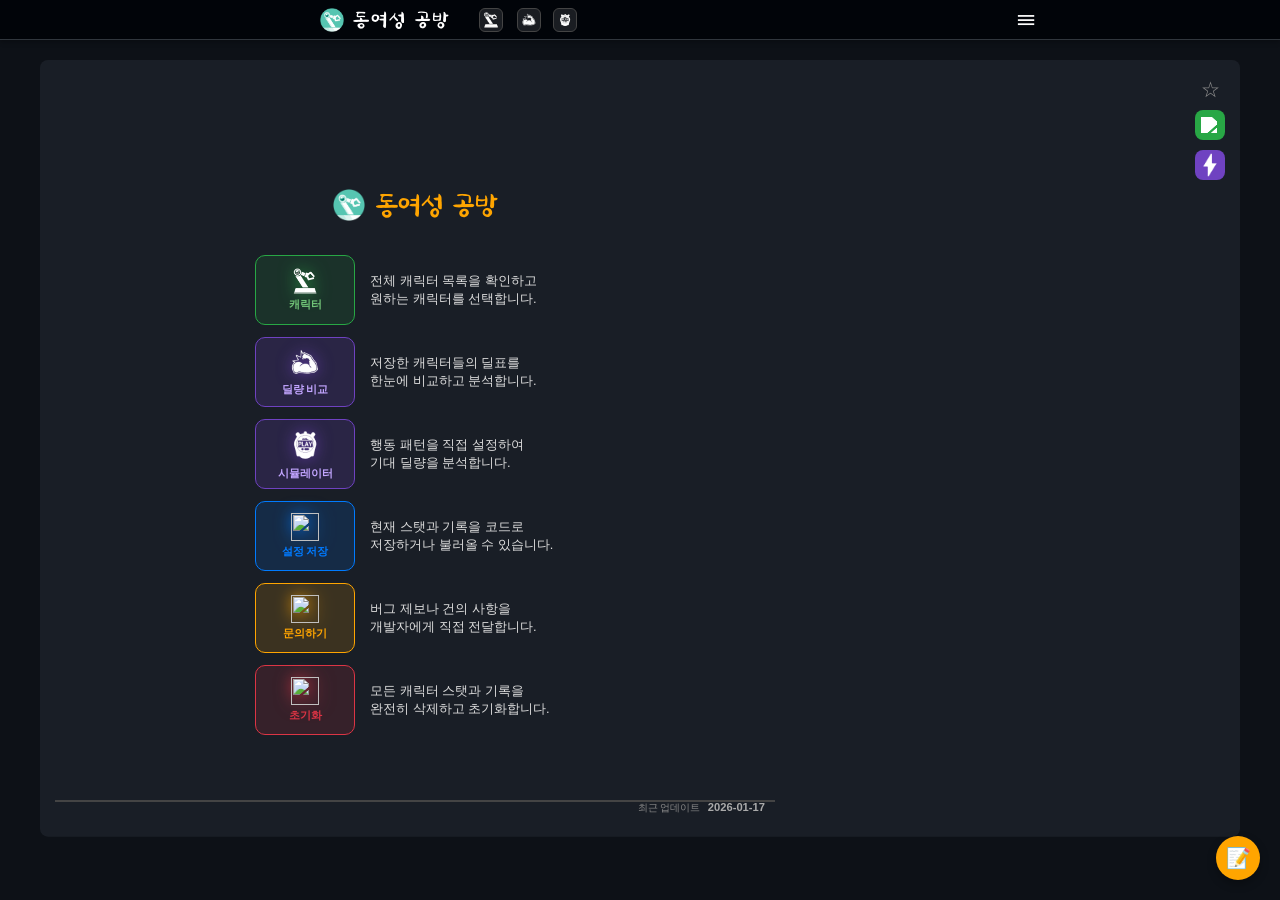
==== index.html @ 24f8af25 "Add files via upload" ====
<!DOCTYPE html>
<html lang="ko">
<head>
  <meta charset="UTF-8">
  <meta name="viewport" content="width=device-width, initial-scale=1.0">
  <title>동여성 공방</title>
  <meta name="google-site-verification" content="WTUIctiVOEH6W01p9L-cLTHTsY584U27fPXIGb1RGSk" />
  <!-- Google tag (gtag.js) -->
  <script async src="https://www.googletagmanager.com/gtag/js?id=G-G21D7PVJEZ"></script>
  <script>
    window.dataLayer = window.dataLayer || [];
    function gtag(){dataLayer.push(arguments);}
    gtag('js', new Date());

    gtag('config', 'G-G21D7PVJEZ');
  </script>
  <meta name="description" content="동여성 공방은 게임 XXL Woofia(XXL 우피아)의 팬사이트로 캐릭터의 스탯, 데미지 계산 그리고 딜량 시뮬레이션을 제공하는 게임 정보 사이트입니다.">
  <meta name="keywords" content="동여성 공방, XXL 우피아, XXL woofia">
  <meta property="og:title" content="동여성 공방">
  <meta property="og:description" content="게임 XXL Woofia의 캐릭터의 스탯, 데미지 계산 그리고 딜량 시뮬레이션을 제공하는 게임 정보 사이트입니다.">
  <meta property="og:image" content="icon/main32x32.png">
  <meta property="og:type" content="website">
  <link rel="icon" type="image/png" sizes="32x32" href="icon/main32x32.png">
  <link rel="icon" type="image/png" sizes="16x16" href="icon/main16x16.png">
  <link rel="stylesheet" href="style.css?v=2.2.2">
  <link rel="stylesheet" href="hero-tab.css?v=1.0.0">
  <link rel="stylesheet" href="skills.css?v=1.0.0">
  <link rel="stylesheet" href="components.css?v=1.0.0">
  <link rel="stylesheet" href="responsive.css?v=1.0.0">
  <!-- JS Module Preload: 병렬 다운로드 가속 -->
  <link rel="modulepreload" href="main.js">
  <link rel="modulepreload" href="ui.js">
  <link rel="modulepreload" href="logic.js">
  <link rel="modulepreload" href="data.js">
  <link rel="modulepreload" href="state.js">
  <link rel="modulepreload" href="handlers.js">
  <link rel="modulepreload" href="formatter.js">
  <link rel="modulepreload" href="buffs.js">
  <link rel="modulepreload" href="breakthrough.js">
</head>

<body>

    <header class="header">
        <div class="header-left">

<!-- 상단 고정 헤더 + 캐릭터 목록 통합 래퍼 -->
<div id="sticky-wrapper">
  <div id="char-list-container" class="hidden">
    <div id="sort-container">
      <div class="sort-icon-all" title="전체 보기">ALL</div>
      <img src="icon/fire.webp" class="sort-icon" data-attr="0" title="불 속성 정렬">
      <img src="icon/water.webp" class="sort-icon" data-attr="1" title="물 속성 정렬">
      <img src="icon/wood.webp" class="sort-icon" data-attr="2" title="나무 속성 정렬">
      <img src="icon/light.webp" class="sort-icon" data-attr="3" title="빛 속성 정렬">
      <img src="icon/dark.webp" class="sort-icon" data-attr="4" title="어둠 속성 정렬">
      <div class="sort-icon-fav" title="즐겨찾기 보기">★</div>
    </div>
    <div class="image-row">
      <img src="images/tayangsuyi.webp" class="main-image" style="background-color: #30363d;" data-id="tayangsuyi" loading="lazy">
      <img src="images/choiyuhee.webp" class="main-image" style="background-color: #30363d;" data-id="choiyuhee" loading="lazy" data-new="true">
      <img src="images/choiyuhyun.webp" class="main-image" style="background-color: #30363d;" data-id="choiyuhyun" loading="lazy">
      <img src="images/kumoyama.webp" class="main-image" style="background-color: #30363d;" data-id="kumoyama" loading="lazy">
      <img src="images/khafka.webp" class="main-image" style="background-color: #30363d;" data-id="khafka" loading="lazy">
      <img src="images/beernox.webp" class="main-image" style="background-color: #30363d;" data-id="beernox" loading="lazy">
      <img src="images/dallawan.webp" class="main-image" style="background-color: #30363d;" data-id="dallawan" loading="lazy" data-new="true">      
      <img src="images/kyrian.webp" class="main-image" style="background-color: #30363d;" data-id="kyrian" loading="lazy">
      <img src="images/meng.webp" class="main-image" style="background-color: #30363d;" data-id="meng" loading="lazy">
      <img src="images/baade.webp" class="main-image" style="background-color: #30363d;" data-id="baade" loading="lazy">
      <img src="images/locke.webp" class="main-image" style="background-color: #30363d;" data-id="locke" loading="lazy">
      <img src="images/orem.webp" class="main-image" style="background-color: #30363d;" data-id="orem" loading="lazy">
      <img src="images/leo.webp" class="main-image" style="background-color: #30363d;" data-id="leo" loading="lazy">
      <img src="images/tyrantino.webp" class="main-image" style="background-color: #30363d;" data-id="tyrantino" loading="lazy">
      <img src="images/wang.webp" class="main-image" style="background-color: #30363d;" data-id="wang" loading="lazy">
      <img src="images/anuberus.webp" class="main-image" style="background-color: #30363d;" data-id="anuberus" loading="lazy">
      <img src="images/shinrirang.webp" class="main-image" style="background-color: #30363d;" data-id="shinrirang" loading="lazy">
      <img src="images/tamrang.webp" class="main-image" style="background-color: #30363d;" data-id="tamrang" loading="lazy">
      <img src="images/goldenryder.webp" class="main-image" style="background-color: #30363d;" data-id="goldenryder" loading="lazy">
      <img src="images/jetblack.webp" class="main-image" style="background-color: #30363d;" data-id="jetblack" loading="lazy">
      <img src="images/rutenix.webp" class="main-image" style="background-color: #30363d;" data-id="rutenix" loading="lazy">
      <img src="images/duncan.webp" class="main-image" style="background-color: #30363d;" data-id="duncan" loading="lazy">
      <img src="images/famido.webp" class="main-image" style="background-color: #30363d;" data-id="famido" loading="lazy">
      <img src="images/rikano.webp" class="main-image" style="background-color: #30363d;" data-id="rikano" loading="lazy">
      <img src="images/bossren.webp" class="main-image" style="background-color: #30363d;" data-id="bossren" loading="lazy" data-new="true">
    </div>
  </div>

  <div id="sticky-header" class="sticky-header">
    <div class="sticky-content" style="padding-left: 5px;">
      <img src="icon/main.png" id="header-toggle-icon" class="header-main-icon-btn" title="메인으로 이동">
      <span id="sticky-header-title">동여성 공방</span>
      <div id="header-shortcuts" class="header-shortcuts-area">
        <img src="icon/main-m.png" class="header-shortcut-icon" data-id="char-list" title="캐릭터 목록" style="width: 24px; height: 24px; margin-right: 2px;">
        <img src="icon/compe-m.png" class="header-shortcut-icon" data-id="hero" title="딜량 비교 (Hero)">
        <img src="icon/simul-m.png" class="header-shortcut-icon" data-id="simulator" title="전투 시뮬레이터">
      </div>
      <span id="sticky-attr"></span>
      <span id="sticky-name"></span>
      <span id="sticky-lv"></span>
      <span id="sticky-br"></span>
      <span id="sticky-fit"></span>
      <button id="char-list-toggle-btn" class="header-btn">≡</button>
    </div>
  </div>
</div>
  </div>
</div>

<div id="content-display">
  <button class="char-report-btn" title="캐릭터 분석 보고서" style="display: none;"><img src="icon/debuffer.webp" style="width: 22px;"></button>
  <button class="sim-shortcut-btn" title="이 캐릭터로 시뮬레이터 시작" style="display: none;"><img src="icon/bolt.png" style="width: 24px;"></button>
  <button class="char-fav-btn">☆</button>
  <div id="internal-char-bg">
      <img id="char-bg-img" src="" alt="" style="display: none;">
  </div>
  <!-- 상단 캐릭터 핵심 정보 (1열 고정) -->
  <div class="char-header-row" style="margin-top: 10px !important;">
    <h2 id="display-title"></h2>
    <div id="info-display" style="display: none; margin-top: 5px; margin-bottom: 15px; font-size: 0.95em; color: #666; justify-content: center; align-items: center; gap: 20px;">
      <!-- 속성 and 포지션 will go here -->
    </div>
  </div>

  <!-- 오른쪽 컬럼 (스탯/슬라이더) : 모바일에서는 상단 배치 -->
  <div class="side-content-column">
    <div id="calc-and-stats-row" style="display: none; gap: 15px; margin-top: 15px; align-items: center;">
      
      <!-- 왼쪽: 슬라이더 영역 -->
      <div id="calc-area" style="flex: 1; display: none; padding-top: 0; border-top: none;">
        
        <!-- 레벨 슬라이더 -->
        <div class="slider-group">
          <label class="slider-label">Lv. <span id="level-val">1</span></label>
          <div class="slider-box">
            <input type="range" id="level-slider" min="1" max="60" value="1" list="level-ticks">
          </div>
          <datalist id="level-ticks">
            <option value="1"></option>
            <option value="5"></option>
            <option value="10"></option>
            <option value="15"></option>
            <option value="20"></option>
            <option value="25"></option>
            <option value="30"></option>
            <option value="35"></option>
            <option value="40"></option>
            <option value="45"></option>
            <option value="50"></option>
            <option value="55"></option>
            <option value="60"></option>
          </datalist>
        </div>

        <!-- 추가 슬라이더들 (이제 세로로 쌓임) -->
        <div id="bonus-sliders" style="display: none; flex-direction: column;">
          
          <!-- 돌파 슬라이더 -->
          <div class="slider-group">
            <label class="slider-label" style="display: flex; align-items: center; justify-content: flex-start; gap: 5px;">
                돌파 <span id="extra1-val">0</span>
                <div style="display: flex; flex-direction: column; gap: 0; margin-top: 2px;">
                    <button id="br-up-btn" style="padding: 0; line-height: 1; background: none; border: none; cursor: pointer; font-size: 0.7em; color: #007bff;">▲</button>
                    <button id="br-down-btn" style="padding: 0; line-height: 1; background: none; border: none; cursor: pointer; font-size: 0.7em; color: #007bff;">▼</button>
                </div>
            </label>
            <div class="slider-box">
              <input type="range" id="extra1-slider" min="0" max="75" value="0" list="breakthrough-ticks" style="width: 100%;">
            </div>
            <datalist id="breakthrough-ticks">
              <option value="0"></option>
              <option value="5"></option>
              <option value="15"></option>
              <option value="30"></option>
              <option value="50"></option>
              <option value="75"></option>
            </datalist>
          </div>

          <!-- 적합도 슬라이더 -->
          <div class="slider-group">
            <label class="slider-label">적합도 <span id="extra2-val">0</span></label>
            <div class="slider-box">
              <input type="range" id="extra2-slider" min="0" max="5" value="0" list="fitness-ticks" style="width: 100%;">
            </div>
            <datalist id="fitness-ticks">
              <option value="0"></option>
              <option value="1"></option>
              <option value="2"></option>
              <option value="3"></option>
              <option value="4"></option>
              <option value="5"></option>
            </datalist>
          </div>
        </div>
      </div>

      <!-- 오른쪽: 메인 스탯 영역 -->
      <div id="stats-wrapper" style="flex: 1; display: flex; flex-direction: column;">
        <ul id="display-stats" class="stat-list" style="margin: 0;"></ul>
      </div>

    </div> <!-- end row -->

    <div id="sub-stats-wrapper"></div>
  </div>

  <!-- 왼쪽 컬럼 (스킬 정보/버프) : 모바일에서는 하단 배치 -->
  <div class="main-content-column">
    <!-- 초기 랜딩 페이지 -->
    <div id="landing-page" class="hero-dashboard" style="text-align: center; display: block; position: relative; padding-bottom: 20px;">
        <!-- 절대로 사라지지 않는 물리적 여백 기둥 -->
        <div style="height: 10px; width: 100%; display: block !important;"></div>
        
        <h2 class="landing-title" style="color: #ffa500; padding-bottom: 10px; display: flex; align-items: center; justify-content: center; gap: 10px;">
            <img src="icon/main.png" style="width: 32px; height: 32px; vertical-align: middle;">
            동여성 공방
        </h2>

        <!-- 메인 메뉴 그룹 -->
        <div id="landing-menu-group" style="display: flex; flex-direction: column; gap: 12px; margin-bottom: 25px; align-items: center; transition: opacity 0.3s;">
                
            <!-- Random Character Row -->
            <div style="display: flex; align-items: center; gap: 15px; width: 100%; max-width: 320px;">
                <button id="landing-char-list-btn" style="width: 100px; height: 70px; padding: 8px; background: rgba(40, 167, 69, 0.15); color: #74c67a; border: 1px solid #28a745; border-radius: 10px; font-weight: bold; cursor: pointer; display: flex; flex-direction: column; align-items: center; justify-content: center; gap: 4px; transition: all 0.2s; flex-shrink: 0;">
                    <img src="icon/main-m.png" style="width: 26px; height: 26px; filter: drop-shadow(0 0 8px rgba(40, 167, 69, 0.8));">
                    <span style="font-size: 0.8em;">캐릭터</span>
                </button>
                <div style="color: #ddd; font-size: 0.8em; text-align: left; line-height: 1.4;">
                    전체 캐릭터 목록을 확인하고<br>원하는 캐릭터를 선택합니다.
                </div>
            </div>

            <!-- Hero Row -->
            <div style="display: flex; align-items: center; gap: 15px; width: 100%; max-width: 320px;">
                <button id="landing-hero-btn" style="width: 100px; height: 70px; padding: 8px; background: rgba(111, 66, 193, 0.2); color: #c3a6ff; border: 1px solid #6f42c1; border-radius: 10px; font-weight: bold; cursor: pointer; display: flex; flex-direction: column; align-items: center; justify-content: center; gap: 4px; transition: all 0.2s; flex-shrink: 0;">
                    <img src="icon/compe-m.png" style="width: 32px; height: 32px; filter: drop-shadow(0 0 8px rgba(111, 66, 193, 0.8));">
                    <span style="font-size: 0.8em;">딜량 비교</span>
                </button>
                <div style="color: #ddd; font-size: 0.8em; text-align: left; line-height: 1.4;">
                    저장한 캐릭터들의 딜표를<br>한눈에 비교하고 분석합니다.
                </div>
            </div>
                                
            <!-- Sim Row -->
            <div style="display: flex; align-items: center; gap: 15px; width: 100%; max-width: 320px;">
                <button id="landing-sim-btn" style="width: 100px; height: 70px; padding: 8px; background: rgba(111, 66, 193, 0.2); color: #c3a6ff; border: 1px solid #6f42c1; border-radius: 10px; font-weight: bold; cursor: pointer; display: flex; flex-direction: column; align-items: center; justify-content: center; gap: 4px; transition: all 0.2s; flex-shrink: 0;">
                    <img src="icon/simul-m.png" style="width: 36px; height: 36px; filter: drop-shadow(0 0 8px rgba(111, 66, 193, 0.8));">
                    <span style="font-size: 0.8em;">시뮬레이터</span>
                </button>
                <div style="color: #ddd; font-size: 0.8em; text-align: left; line-height: 1.4;">
                    행동 패턴을 직접 설정하여<br>기대 딜량을 분석합니다.
                </div>
            </div>
            
            <!-- Cloud Save Row -->
            <div style="display: flex; align-items: center; gap: 15px; width: 100%; max-width: 320px;">
                <button id="landing-cloud-btn" style="width: 100px; height: 70px; padding: 8px; background: rgba(0, 123, 255, 0.15); border: 1px solid #007bff; border-radius: 10px; color: #007bff; cursor: pointer; display: flex; flex-direction: column; align-items: center; justify-content: center; gap: 4px; transition: all 0.2s; flex-shrink: 0; font-family: inherit;">
                    <img src="icon/buffer.webp" style="width: 28px; height: 28px; filter: drop-shadow(0 0 8px rgba(0, 123, 255, 0.8));">
                    <span style="font-size: 0.8em; font-weight: bold;">설정 저장</span>
                </button>
                <div style="color: #ddd; font-size: 0.8em; text-align: left; line-height: 1.4;">
                    현재 스탯과 기록을 코드로<br>저장하거나 불러올 수 있습니다.
                </div>
            </div>

            <!-- Update & Report Row -->
            <div style="display: flex; align-items: center; gap: 15px; width: 100%; max-width: 320px;">
                <button id="landing-report-btn" style="width: 100px; height: 70px; padding: 8px; background: rgba(255, 165, 0, 0.15); border: 1px solid #ffa500; border-radius: 10px; color: #ffa500; cursor: pointer; display: flex; flex-direction: column; align-items: center; justify-content: center; gap: 4px; transition: all 0.2s; flex-shrink: 0; font-family: inherit;">
                    <img src="icon/heal.webp" style="width: 28px; height: 28px; filter: drop-shadow(0 0 8px rgba(255, 165, 0, 0.8));">
                    <span style="font-size: 0.8em; font-weight: bold;">문의하기</span>
                </button>
                <div style="color: #ddd; font-size: 0.8em; text-align: left; line-height: 1.4;">
                    버그 제보나 건의 사항을<br>개발자에게 직접 전달합니다.
                </div>
            </div>

            <!-- Reset Row -->
            <div style="display: flex; align-items: center; gap: 15px; width: 100%; max-width: 320px;">
                <button id="landing-reset-btn" style="width: 100px; height: 70px; padding: 8px; background: rgba(220, 53, 69, 0.15); border: 1px solid #dc3545; border-radius: 10px; color: #dc3545; cursor: pointer; display: flex; flex-direction: column; align-items: center; justify-content: center; gap: 4px; transition: all 0.2s; flex-shrink: 0; font-family: inherit;">
                    <img src="icon/attacker.webp" style="width: 28px; height: 28px; filter: drop-shadow(0 0 8px rgba(220, 53, 69, 0.8));">
                    <span style="font-size: 0.8em; font-weight: bold;">초기화</span>
                </button>
                <div style="color: #ddd; font-size: 0.8em; text-align: left; line-height: 1.4;">
                    모든 캐릭터 스탯과 기록을<br>완전히 삭제하고 초기화합니다.
                </div>
            </div>
        </div>

        <!-- 캐릭터 선택 리스트 영역 (숨김 상태) -->
        <div id="landing-char-list-area" style="display: none; width: 100%; max-width: 500px; margin: 0 auto; animation: fadeIn 0.3s;">
            <div style="display: flex; justify-content: flex-start; align-items: center; margin-bottom: 10px; padding: 0 10px;">
                <button id="landing-char-back-btn" style="background: none; border: none; color: #ccc; font-size: 1.1em; cursor: pointer;">◀ 뒤로가기</button>
            </div>
            <div id="landing-char-grid">
                <!-- JS에서 동적으로 채움 -->
            </div>
        </div>


        <div style="position: absolute; bottom: -35px; right: 10px;">
            <span style="font-size: 0.6em; color: #888; margin-right: 3px;">최근 업데이트</span>
            <span style="font-weight: bold; font-size: 0.7em; color: #aaa;">2026-01-17</span>
        </div>
    </div>

    <!-- 시뮬레이터 페이지 영역 -->
    <div id="simulator-page" style="display: none; text-align: left; margin-top: 0; width: 100%;">
        <div class="hero-tab-tag">
            <div class="hero-tag-content">캐릭터 시뮬레이터</div>
        </div>
        <div class="hero-graph-container" style="background: #fffbf5; border: 1px solid #eee0d0; border-radius: 8px; padding: 20px; color: #333; box-shadow: 0 4px 15px rgba(111, 66, 193, 0.1); margin-top: 0;">
            <div id="simulator-content"></div>
        </div>
    </div>

    <div id="new-section-area" style="display: none;">
      <!-- 동적으로 캐릭터 스킬 정보 등이 렌더링됩니다 -->
    </div>

    <!-- 적용 버프 섹션 -->
    <div id="buff-application-area" style="display: none;">
      
      <!-- Tab Header -->
      <div style="display: flex; align-items: flex-end; margin-top: -46px; margin-bottom: 15px; margin-left: 0px;">
          <div style="background: #30363d; color: #ffa500; font-size: 0.75em; font-weight: bold; padding: 6px 16px; border-radius: 8px 8px 0 0; border: 1px solid #444; border-bottom: none; z-index: 1; box-shadow: 0 -3px 6px rgba(0,0,0,0.3);">적용 버프</div>
      </div>

      <!-- Header Row: Reset Button + Search Input -->
      <div style="display: flex; align-items: center; justify-content: space-between; margin-bottom: 10px; position: relative;">
          <div style="display: flex; align-items: center; gap: 10px;">
              <button id="reset-buffs-btn" style="padding: 2px 8px; font-size: 0.7em; background: #fff; border: 1px solid #ccc; border-radius: 4px; cursor: pointer; color: #666;">초기화</button>
          </div>
          
          <!-- Search Input Container -->
          <div style="position: relative; width: 50%;">
              <input type="text" id="buff-char-search" placeholder="캐릭터 이름을 입력" style="width: 100%; padding: 6px 10px; border: 1px solid #ccc; border-radius: 20px; font-size: 0.9em; box-sizing: border-box; outline: none;">
              
              <!-- Search Results (Dropdown) -->
              <div id="buff-search-results" style="display: none; position: absolute; top: 105%; left: 0; width: 100%; max-height: 200px; overflow-y: auto; border: 1px solid #ccc; border-radius: 8px; background-color: #fff; z-index: 1000; box-shadow: 0 4px 10px rgba(0,0,0,0.1);">
                <!-- 검색 결과가 여기에 표시됩니다 -->
              </div>
          </div>
      </div>

      <!-- Currently Applied Buffs Display -->
      <div id="currently-applied-buffs" style="margin-top: 5px; padding-top: 5px; border-top: 1px solid #e0e0e0;">
        <div id="applied-buffs-list">
            <!-- 적용된 버프 스킬이 여기에 표시됩니다 -->
        </div>
      </div>

      <div id="buff-skill-selection-area" style="border: 1px solid #eee; border-radius: 5px; background-color: #fff; padding: 10px; min-height: 100px; display: none;">
        <!-- 선택된 캐릭터의 스킬이 여기에 표시됩니다 -->
      </div>
    </div>

    <!-- 스킬 섹션 (2열 그리드) -->
    <div id="skill-container" class="skill-grid" style="display: none;"></div>
  </div>

</div>

<!-- ▼▼▼ 외부 데이터 파일 로드 ▼▼▼ -->

<!-- 설정 저장 모달 -->
<div id="cloud-save-modal" class="modal-overlay" style="display: none;">
    <div class="modal-content">
        <h3 style="margin-top: 0; color: #333;">💾 설정 저장 및 불러오기</h3>
        <p style="font-size: 0.85em; color: #666; margin-bottom: 15px; line-height: 1.4;">현재 설정된 스탯과 딜표를 서버에 저장하여 코드를 발급받거나, 발급받은 코드로 데이터를 복원할 수 있습니다.</p>
        
        <div style="display: flex; gap: 8px; margin-bottom: 12px;">
            <button id="cloud-save-btn" style="flex: 1; padding: 10px; background: #007bff; color: white; border: none; border-radius: 6px; font-weight: bold; cursor: pointer; font-size: 0.9em;">
                현재 설정으로 코드 발급
            </button>
        </div>

        <div style="display: flex; gap: 6px; margin-bottom: 8px;">
            <input type="text" id="cloud-load-id" placeholder="코드 8자리 숫자" style="flex: 1; padding: 8px 12px; border: 1px solid #ddd; border-radius: 6px; font-size: 0.9em; outline: none; color: #333; background: #fff;">
            <button id="cloud-load-btn" style="padding: 8px 16px; background: #007bff; color: white; border: none; border-radius: 6px; font-weight: bold; cursor: pointer;">
                불러오기
            </button>
        </div>

        <!-- 발급된 코드 표시 영역 -->
        <div id="cloud-issued-code-area" style="display: none; background: #f0f7ff; border: 1px dashed #007bff; border-radius: 6px; padding: 10px; text-align: center; margin-bottom: 20px;">
            <div style="font-size: 0.75em; color: #666; margin-bottom: 4px;">발급된 공유 코드</div>
            <div id="cloud-issued-code-val" style="font-family: monospace; font-size: 1.4em; font-weight: bold; color: #007bff; letter-spacing: 2px;">00000000</div>
            <div style="font-size: 0.7em; color: #888; margin-top: 4px;">위 코드를 복사하여 공유하세요.</div>
        </div>

        <div style="display: flex; justify-content: flex-end;">
            <button id="cloud-modal-close-btn" style="padding: 8px 16px; background: #eee; border: none; border-radius: 4px; cursor: pointer;">닫기</button>
        </div>
    </div>
</div>

<!-- 이용자 제보 플로팅 버튼 -->
<button id="report-open-btn" title="버그 제보 및 문의" style="position: fixed; bottom: 20px; right: 20px; width: 44px; height: 44px; border-radius: 50%; background: #ffa500; color: white; border: none; font-size: 20px; cursor: pointer; box-shadow: 0 4px 10px rgba(0,0,0,0.3); z-index: 999; display: flex; align-items: center; justify-content: center;">📝</button>

<!-- 제보 모달 -->
<div id="report-modal" class="modal-overlay" style="display: none;">
    <div class="modal-content">
        <h3 style="margin-top: 0; color: #333;">📢 버그 제보 및 건의</h3>
        <textarea id="report-text" maxlength="200" placeholder="오류 내용이나 개선 사항을 자유롭게 적어주세요. (최대 200자)" style="width: 100%; height: 120px; padding: 10px; border: 1px solid #ccc; border-radius: 8px; resize: none; font-family: inherit; margin-bottom: 5px;"></textarea>
        <div id="char-count" style="text-align: right; font-size: 0.75em; color: #888; margin-bottom: 10px;">0 / 200</div>
        <div style="display: flex; gap: 10px; justify-content: flex-end;">
            <button id="report-close-btn" style="padding: 8px 16px; background: #eee; border: none; border-radius: 4px; cursor: pointer;">취소</button>
            <button id="report-submit-btn" style="padding: 8px 16px; background: #007bff; color: white; border: none; border-radius: 4px; cursor: pointer;">보내기</button>
        </div>
    </div>
</div>

<!-- 캐릭터 보고서 모달 -->
<div id="char-report-modal" class="modal-overlay" style="display: none;">
    <div class="modal-content" style="max-width: 600px; width: 95%; max-height: 90vh; display: flex; flex-direction: column; padding: 10px; position: relative;">
        <button id="report-modal-top-close-btn" style="position: absolute; top: 10px; right: 22px; font-size: 28px; cursor: pointer; background: none; border: none; color: white; z-index: 10; line-height: 1; text-shadow: 0 0 5px rgba(0,0,0,0.5);">&times;</button>
        <div id="report-modal-body" style="flex: 1; overflow-y: auto; min-height: 200px; font-size: 0.9em; line-height: 1.6; color: #444; border-radius: 4px; padding-top: 0; scrollbar-width: thin;">
            <!-- 보고서 내용이 여기에 들어갑니다 -->
        </div>
    </div>
</div>

<script type="module" src="main.js?v=20260117_GRADIENT"></script>

</body>
</html>
---- style.css ----
/* 
   Main Stylesheet Hub
   This file imports modular CSS components in the correct order to maintain layout stability.
*/

@import "css/base.css";
@import "css/header.css";
@import "css/nav.css";
@import "css/content.css";
@import "css/stats.css";
@import "css/skills.css";
@import "css/hero-tab.css";
@import "css/simulator.css";
@import "css/responsive.css";

/* 
   Custom Overrides
   Any quick fixes or character-specific temporary styles can be added here.
*/

/* 시뮬레이터 바로가기 버튼 */
.sim-shortcut-btn {
  position: absolute !important;
  top: 90px !important; /* 85px에서 90px로 이동 */
  right: 15px !important; /* left에서 right로 변경 */
  background: transparent !important;
  border: none !important;
  border-radius: 0 !important;
  padding: 5px !important; /* 별 버튼과 패딩 맞춤 */
  font-size: 1.5em !important; /* 번개 크기를 키움 */
  cursor: pointer !important;
  display: flex !important;
  align-items: center !important;
  justify-content: center !important;
  transition: all 0.2s !important;
  z-index: 10 !important;
  line-height: 1 !important;
  color: #c3a6ff !important; 
  /* 이미지 번짐 방지를 위해 필터 제거 */
  filter: none !important;
  /* 원형에서 둥근 사각형으로 변경 */
  box-shadow: none !important; 
  background: #6f42c1 !important; 
  border-radius: 8px !important; /* 10px 정도로 둥근 모서리 */
  width: 30px;
  height: 30px;
  transform: rotate(0deg) !important; 
}

/* 내부 번개 이미지 흰색으로 변환 */
.sim-shortcut-btn img {
  filter: brightness(0) invert(1);
}

.sim-shortcut-btn:hover:not(:disabled) {
  transform: rotate(0deg) scale(1.1) !important; /* 마우스오버 시 1.1배 확대 */
}

.sim-shortcut-btn:disabled {
  opacity: 0.2 !important;
  cursor: not-allowed !important;
  filter: grayscale(100%) !important;
}

/* 캐릭터 보고서 바로가기 버튼 */
.char-report-btn {
  position: absolute !important;
  top: 50px !important; /* 60px에서 50px로 이동 */
  right: 15px !important; 
  background: #28a745 !important; 
  border: none !important;
  border-radius: 8px !important; 
  width: 30px;
  height: 30px;
  cursor: pointer !important;
  display: flex !important;
  align-items: center !important;
  justify-content: center !important;
  transition: all 0.2s !important;
  z-index: 10 !important;
  color: white !important;
  box-shadow: none !important; 
}

/* 내부 이미지 흰색으로 변환 */
.char-report-btn img {
  filter: brightness(0) invert(1);
}

.char-report-btn:hover:not(:disabled) {
  transform: scale(1.1) !important;
}

.char-report-btn:disabled {
  opacity: 0.2 !important;
  cursor: not-allowed !important;
  filter: grayscale(100%) !important;
}

/* 보고서 모달 커스텀 스크롤바 (오버레이 스타일 개선) */
#report-modal-body::-webkit-scrollbar {
  width: 10px;
}
#report-modal-body::-webkit-scrollbar-track {
  background: transparent;
}
#report-modal-body::-webkit-scrollbar-thumb {
  background-color: rgba(0, 0, 0, 0.2);
  border-radius: 10px;
  border: 3px solid transparent; /* 투명 테두리로 핸들을 얇게 만듦 */
  background-clip: content-box; /* 색상이 테두리 안쪽에만 칠해지게 함 */
}
#report-modal-body::-webkit-scrollbar-thumb:hover {
  background-color: rgba(0, 0, 0, 0.4);
}

/* [추가] PC 버전 헤더 경계선 강제 제거 */
@media screen and (min-width: 1100px) {
  .char-header-row {
    border-bottom: none !important;
  }
}
---- hero-tab.css ----
/* =========================================
   Hero Tab & Comparison Styles
   ========================================= */
.hero-graph-container {
  display: flex;
  flex-direction: column;
  align-items: stretch;
  background: #fffbf5;
  padding: 0;
  border: 1px solid #eee0d0;
  border-radius: 8px;
  margin-bottom: 10px;
  box-shadow: 0 4px 15px rgba(255, 165, 0, 0.1);
  margin-top: 0;
  width: 100%;
  grid-column: 1 / -1;
}

.hero-tab-tag {
  display: flex;
  align-items: flex-end;
  margin-top: -46px;
  margin-left: -1px;
  margin-bottom: 0;
}

.hero-tag-content {
  background: #30363d;
  color: #ffa500;
  font-size: 0.75em;
  font-weight: bold;
  padding: 6px 16px;
  border-radius: 8px 8px 0 0;
  border: 1px solid #444;
  border-bottom: none;
  z-index: 1;
  box-shadow: 0 -3px 6px rgba(0,0,0,0.3);
}

.graph-img-grid {
  display: flex;
  flex-wrap: nowrap;
  gap: 20px;
  align-items: end;
  overflow-x: auto;
  padding-bottom: 10px;
  scrollbar-width: none;
  cursor: grab;
}

.snapshot-wrapper {
  display: flex;
  flex-direction: column;
  align-items: center;
  justify-content: flex-end;
  position: relative;
  flex: 0 0 auto;
}

.snapshot-img {
  width: 70px;
  height: 180px;
  object-fit: cover;
  border-radius: 6px;
  border: 2px solid #ddd;
  cursor: copy;
  background: black;
  margin-bottom: 8px;
  transition: all 0.2s;
}

.snapshot-wrapper.selected .snapshot-img {
  border: 2px solid #6f42c1;
  box-shadow: 0 0 10px rgba(111, 66, 193, 0.6);
}

.snapshot-del-btn {
  position: absolute;
  top: 0;
  right: 0;
  width: 20px;
  height: 20px;
  background: #dc3545;
  color: white;
  border: none;
  border-radius: 50%;
  font-size: 12px;
  cursor: pointer;
  display: flex;
  align-items: center;
  justify-content: center;
  z-index: 10;
}

.snapshot-bar-container {
  width: 50px;
  height: 100px;
  background: #eee;
  border-radius: 4px;
  position: relative;
  margin-bottom: 0;
  display: flex;
  align-items: flex-end;
  overflow: hidden;
}

.snapshot-bar {
  width: 100%;
  background: linear-gradient(to top, #ffa500, #ff8c00);
  transition: height 0.5s ease-out;
}

.snapshot-dmg-label {
  font-size: 0.85em;
  font-weight: bold;
  color: #d35400;
  margin-bottom: 4px;
}

.comparison-tables-container {
  display: flex;
  flex-wrap: wrap;
  gap: 15px;
  width: 100%;
  grid-column: 1 / -1;
  margin-top: 10px;
  align-items: flex-start;
}
---- skills.css ----
/* =========================================
   Common Skill Description Style
   ========================================= */
.skill-desc-common {
    line-height: 1.6;
    letter-spacing: -0.01em;
    white-space: pre-wrap;
    word-break: keep-all;
    font-family: inherit; /* 기본 폰트 상속 */
    color: #eee;
}

.skill-footnote {
    display: block;
    font-size: 0.9em;
    color: #aaa;
    margin-top: 5px;
    font-style: italic;
}

/* =========================================
   Skill Detail View (중간 섹션)
   ========================================= */
.skill-detail-display {
    padding: 0;
    min-height: auto;
    border-bottom: 1px solid #8b4513;
    margin-bottom: 5px;
    color: var(--text-dark);
}

.skill-detail-tab-tag {
    display: flex;
    align-items: flex-end;
    margin-top: -41px;
    margin-bottom: 15px;
    margin-left: 0px;
}

.skill-detail-tab-content {
    background: #30363d;
    color: #ffa500;
    font-size: 0.75em;
    font-weight: bold;
    padding: 6px 16px;
    border-radius: 8px 8px 0 0;
    border: 1px solid #444;
    border-bottom: none;
    z-index: 1;
    box-shadow: 0 -3px 6px rgba(0,0,0,0.3);
}

.skill-detail-header-row {
    display: flex;
    align-items: center;
    gap: 12px;
    min-height: 85px;
}

.skill-detail-icon-wrapper {
    display: flex;
    align-items: center;
    position: relative;
}

.skill-detail-icon-column {
    display: flex;
    flex-direction: column;
    align-items: center;
    gap: 5px;
    margin-top: 3px;
    position: relative;
    z-index: 2;
}

.skill-detail-main-icon {
    width: 45px;
    height: 45px;
    border-radius: 6px;
    border: 1px solid #000;
    flex-shrink: 0;
    background-color: black;
    margin-bottom: 0;
    cursor: default;
}
.skill-detail-main-icon.passive-max { background-color: black; }

.record-add-btn {
    margin: 0;
    width: 45px;
    height: 24px;
    padding: 0;
    display: flex;
    align-items: center;
    justify-content: center;
    font-weight: bold;
    border-color: #007bff;
    color: #007bff;
    background: #fff;
    border-radius: 4px;
    cursor: pointer;
}

.skill-detail-text-col {
    flex-grow: 1;
    display: flex;
    flex-direction: column;
    justify-content: center;
}

.skill-detail-type-label {
    font-size: 0.8em;
    color: #888;
    margin-bottom: 2px;
    font-weight: bold;
}

.skill-detail-title {
    margin-top: 0;
    margin-bottom: 4px;
    font-size: 1.1em;
    color: #000;
}

.skill-detail-level-span {
    font-size: 0.75em;
    color: #aaa;
    font-weight: normal;
}

.skill-detail-damage-val {
    margin: 0;
    font-weight: bold;
    color: #fff;
}

.extra-dmg-icon {
    width: 30px;
    height: 30px;
    border-radius: 4px;
    border: 1px solid #000;
    margin-left: -10px;
    background: black;
    position: relative;
    z-index: 1;
}

/* =========================================
   Icon List & Controls
   ========================================= */
.icon-list-row {
    display: flex;
    align-items: flex-end;
    justify-content: space-between;
    padding-top: 2px;
}

.detail-icon-list {
    display: flex;
    flex-wrap: wrap;
    gap: 8px;
    padding-top: 5px;
    margin-bottom: 5px;
}

.detail-icon-list-item {
    width: 40px;
    height: 40px;
    border-radius: 5px;
    border: 1px solid #000;
    cursor: pointer;
    background-color: black;
    transition: all 0.2s;
}
.detail-icon-list-item.selected {
    border-color: var(--primary-color);
    box-shadow: 0 0 8px rgba(255, 166, 2, 0.6);
    transform: scale(1.1);
}
.detail-icon-list-item[data-is-external="true"] {
    border-color: #a333c8;
}

.controls-wrapper {
    display: flex;
    align-items: flex-end;
    gap: 10px;
}

/* Custom Controls */
.custom-control-group {
    display: flex;
    flex-direction: column;
    align-items: center;
    min-width: 40px;
}

.custom-control-label {
    font-size: 0.7em;
    color: #888;
    margin-bottom: 2px;
    white-space: nowrap;
}

.custom-counter-btn {
    width: 32px; height: 32px; border-radius: 50%; border: 1px solid #28a745;
    background: #fff; color: #28a745; font-weight: bold; cursor: pointer;
    transition: all 0.1s; padding: 0; display: flex; align-items: center; justify-content: center;
}

.custom-toggle-btn {
    width: 32px; height: 32px; border-radius: 4px; font-weight: bold; cursor: pointer;
    transition: all 0.1s; padding: 0; display: flex; align-items: center; justify-content: center;
    font-size: 0.8em;
}
.custom-toggle-btn.on { border: 1px solid #28a745; background: #28a745; color: #fff; }
.custom-toggle-btn.off { border: 1px solid #ccc; background: #fff; color: #ccc; }

/* Global Target Control */
.target-control-group {
    margin-right: 15px; display: flex; flex-direction: column; align-items: center;
}
.target-control-label { font-size: 0.7em; color: #888; margin-bottom: 2px; }
.target-control-btn {
    width: 32px; height: 32px; border-radius: 50%; border: 1px solid #007bff;
    background: #fff; color: #007bff; font-weight: bold; cursor: pointer;
}

/* Attribute Control */
.attr-control-others { display: flex; justify-content: center; margin-bottom: 0px; min-width: 60px; }
.attr-control-item { position: relative; width: 30px; height: 30px; margin: 2px; display: flex; align-items: center; justify-content: center; z-index: 1; }
.attr-control-glow { position: absolute; width: 18px; height: 18px; transform: rotate(45deg); pointer-events: none; z-index: 0 !important; } /* 글로우 z-index 낮춤 */
.attr-control-img { width: 24px; height: 24px; cursor: pointer; opacity: 0.9; z-index: 10 !important; position: relative; -webkit-user-drag: none; user-drag: none; } /* 아이콘 z-index 높임 */
.attr-control-current-wrapper { display: flex; justify-content: center; margin-top: -4px; }
.attr-control-current-box { position: relative; width: 44px; height: 44px; display: flex; align-items: center; justify-content: center; z-index: 1; }
.attr-control-current-glow { position: absolute; width: 30px; height: 30px; transform: rotate(45deg); pointer-events: none; z-index: -1; } /* 글로우를 뒤로 */
.attr-control-current-img { width: 38px; height: 38px; cursor: pointer; z-index: 2; position: relative; -webkit-user-drag: none; user-drag: none; } /* 이미지를 앞으로 */

/* =========================================
   Buff Display
   ========================================= */
.buff-separator {
    display: flex; align-items: center; text-align: center; margin: 8px 0 5px; color: #999; font-size: 0.72em; font-weight: bold;
}
.buff-separator-line { flex-grow: 1; border-top: 1px dashed #444; }

.applied-buff-item {
    display: flex;
    align-items: center;
    margin-bottom: 8px;
    padding: 8px 10px;
    background-color: #fff;
    border: 1px solid #ddd;
    border-radius: 5px;
    box-shadow: 0 1px 3px rgba(0,0,0,0.1);
    color: var(--text-dark);
}
.applied-buff-item.buff-off-state { opacity: 0.5; background-color: #f9f9f9; }

.buff-text-container { display: flex; align-items: center; flex-grow: 1; overflow: hidden; }
.buff-icon { width: 24px; height: 24px; border-radius: 4px; margin-right: 8px; border: 1px solid #000; cursor: default; background-color: black; flex-shrink: 0; }
.buff-name-label { font-weight: bold; font-size: 0.85em; margin-right: 10px; white-space: nowrap; flex-shrink: 0; }
.buff-desc { white-space: nowrap; overflow: visible; color: #777; }

.buff-custom-input { width: 50px; margin-left: auto; margin-right: 5px; text-align: right; padding: 2px; border: 1px solid #ccc; border-radius: 4px; font-size: 0.9em; }
.buff-unit-span { font-size: 0.85em; color: #666; margin-right: 5px; }

/* Buff Search Result Item */
.buff-search-item { padding: 8px 10px; cursor: pointer; border-bottom: 1px solid #f0f0f0; }
.buff-search-item:hover { background-color: #f9f9f9; }

/* Buff Selection List Item */
.buff-select-header { display: flex; justify-content: space-between; align-items: center; margin-bottom: 10px; }
.buff-select-item { display: flex; align-items: center; margin-bottom: 5px; }
.buff-select-label span { margin-right: 5px; }
.buff-select-label-stamp { color: #007bff; font-weight: bold; }
.buff-select-label-normal { color: #888; font-weight: normal; }


/* =========================================
   Damage Records
   ========================================= */
.damage-record-container {
    margin-top: 10px; padding: 10px; border-top: 1px dashed var(--border-light); font-size: 0.85em; background: #fff5e6; border-radius: 5px;
}

.total-damage-display {
    display: flex; justify-content: space-between; align-items: center; margin-bottom: 8px; padding-bottom: 5px; border-bottom: 2px solid #ddd;
}
.record-btn-group { display: flex; gap: 5px; }
.record-btn { padding: 2px 8px; font-size: 0.75em; cursor: pointer; border-radius: 4px; font-weight: bold; background: #fff; }
.record-btn-clear { border: 1px solid #333; color: #333; } /* Default style, customized in JS? No, move here */
.record-btn-next { border: 1px solid #28a745; color: #28a745; }
.record-btn-save { border: 1px solid #007bff; color: #007bff; }
.record-btn:disabled { opacity: 0.4; cursor: not-allowed; filter: grayscale(1); }

.total-damage-text { color: #333; font-weight: bold; }
.total-damage-label { font-size: 0.8em; color: #666; }

.record-item {
    display: flex; justify-content: space-between; margin-bottom: 2px; cursor: pointer; border-bottom: 1px solid #eee; padding-bottom: 1px;
}
.record-item:hover { background-color: #f0f0f0; }
.record-item-left { display: flex; align-items: center; }
.record-type-tag { color: #999; font-size: 0.9em; margin-right: 4px; }
.record-name { color: #666; }
.record-count { color: #ff4d4d; font-weight: bold; margin-left: 5px; }
.record-val { font-weight: bold; } /* Color comes from inline style usually (damage color) */

/* =========================================
   Hero Tab
   ========================================= */
.hero-main-wrapper {
    background: #fffbf5;
    border: 1px solid #eee0d0;
    border-radius: 8px;
    padding: 5px;
    margin-bottom: 20px;
    box-shadow: 0 4px 15px rgba(255, 165, 0, 0.05);
}

/* PC 버전 그리드 배치 */
@media screen and (min-width: 1100px) {
    /* 스냅샷 목록 (오른쪽 위) */
    #hero-graph-container {
        grid-column: 2;
        grid-row: 2 / span 2; /* 2행부터 3행까지 차지하도록 수정 */
        margin-top: 0;
        align-self: start;
        position: sticky;
        top: 80px;
    }
    
    /* 비교 그래프 (왼쪽 위) */
    #hero-graph-wrapper {
        grid-column: 1;
        grid-row: 2;
        margin-top: 0;
    }

    /* 딜표 (왼쪽 아래) */
    #hero-tables-wrapper {
        grid-column: 1;
        grid-row: 3;
        margin-top: 0;
    }
    
    /* 그래프가 없을 때 (숨겨질 때) 딜표를 위로 당기기 */
    #hero-graph-wrapper[style*="display: none"] + #hero-tables-wrapper {
        grid-row: 2;
    }

    /* [추가] PC 사이드바에서는 스냅샷 목록을 가로 스크롤 대신 그리드로 표시 */
    #hero-graph-container .graph-img-grid {
        flex-wrap: wrap;
        overflow-x: visible;
        justify-content: flex-start; /* 왼쪽 정렬로 변경 */
        gap: 15px 10px;
    }
}

.hero-graph-container {
    display: flex; flex-direction: column; align-items: stretch; background: #fffbf5; padding: 0;
    border: 1px solid #eee0d0; border-radius: 8px; margin-bottom: 20px;
    box-shadow: 0 4px 15px rgba(255, 165, 0, 0.1); margin-top: 0; width: 100%; grid-column: 1 / -1;
}

.hero-tab-tag { display: flex; align-items: flex-end; margin-top: -46px; margin-left: -1px; margin-bottom: 0; }
.hero-tag-content {
    background: #262c36; color: #c3a6ff; font-size: 0.75em; font-weight: bold;
    padding: 6px 16px; border-radius: 8px 8px 0 0; border: 1px solid #333; border-bottom: none;
    z-index: 1; box-shadow: 0 -3px 6px rgba(0,0,0,0.3);
}

.hero-content-padding { padding: 40px 10px 10px 10px; position: relative; }
.snapshot-header-tools { position: absolute; top: -35px; right: 10px; display: flex; justify-content: flex-end; align-items: center; z-index: 10; }
.header-btn-sub { padding: 4px 12px; font-size: 0.8em; background: #fff; color: #dc3545; border: 1px solid #dc3545; border-radius: 4px; cursor: pointer; font-weight: bold; }

.graph-img-grid {
    display: flex; flex-wrap: nowrap; gap: 20px; align-items: end; overflow-x: auto;
    padding-bottom: 10px; scrollbar-width: none; cursor: default; -ms-overflow-style: none;
}
.graph-img-grid::-webkit-scrollbar { display: none; }

.snapshot-wrapper { display: flex; flex-direction: column; align-items: center; justify-content: flex-end; position: relative; flex: 0 0 auto; }
.snapshot-del-btn {
    position: absolute; top: 0; right: 0; width: 20px; height: 20px; background: #dc3545; color: white;
    border: none; border-radius: 50%; font-size: 12px; cursor: pointer; display: flex; align-items: center; justify-content: center; z-index: 10;
}
.snapshot-img {
    width: 70px;
    height: 180px;
    object-fit: cover;
    border-radius: 6px;
    border: 2px solid #ddd;
    cursor: pointer;
    background: black;
    margin-bottom: 8px;
}
.snapshot-dmg-label { font-size: 0.85em; font-weight: bold; color: #5e35b1; margin-bottom: 4px; }
.snapshot-bar-container { width: 50px; height: 100px; background: #eee; border-radius: 4px; position: relative; margin-bottom: 0; display: flex; align-items: flex-end; overflow: hidden; }
.snapshot-bar { width: 100%; background: linear-gradient(to top, #6f42c1, #8e44ad); transition: height 0.5s ease-out; }

.comparison-tables-container {

    display: flex;

    flex-direction: column; /* 세로로 턴들을 나열 */

    gap: 0;

    width: 100%;

    grid-column: 1 / -1;

    margin-top: 10px;

}



/* 턴 하나를 감싸는 로우 */

.unified-turn-block {

    display: flex;

    flex-direction: column;

    width: 100%;

    margin-bottom: 15px;

}



/* 턴 구분선 (중앙 정렬) */

.unified-turn-header {

    width: 100%;

    display: flex;

    align-items: center;

    gap: 10px;

    margin-bottom: 10px;

    color: #6f42c1;

    font-size: 0.85em;

    font-weight: bold;

}

.unified-turn-line {

    flex-grow: 1;

    border-top: 1px dashed #444;

}



/* 좌우 데이터 컬럼 컨테이너 */

.unified-turn-content {

    display: flex;

    gap: 15px;

    width: 100%;

}



.comparison-slot {



    flex: 1;



    min-width: 0;



    background: #fff;



    border: 1px solid #ddd;



    border-radius: 8px;



    padding: 10px;



    box-shadow: 0 2px 5px rgba(0,0,0,0.05);



}







/* 좌우 미세 글로우 효과 */



.comp-slot-left:not([style*="background: transparent"]) {



    box-shadow: 0 0 8px rgba(255, 0, 0, 0.15) !important;



    border-color: rgba(255, 0, 0, 0.2) !important;



}



.comp-slot-right:not([style*="background: transparent"]) {



    box-shadow: 0 0 8px rgba(0, 123, 255, 0.15) !important;



    border-color: rgba(0, 123, 255, 0.2) !important;



}



/* 모바일 대응 (600px 이하) */

@media screen and (max-width: 600px) {

    .unified-turn-content {

        flex-direction: column; /* 모바일은 다시 상하로 */

        gap: 10px;

    }

    .comparison-slot {

        width: 100%;

    }

}



.comp-header { border-bottom: 2px solid #6f42c1; padding-bottom: 8px; margin-bottom: 8px; display: flex; justify-content: space-between; align-items: center; }
.comp-char-info { font-weight: bold; color: #333; display: flex; align-items: center; gap: 8px; overflow: hidden; flex: 1; }
.comp-char-img { width: 28px; height: 28px; border-radius: 50%; object-fit: cover; border: 1px solid #ccc; flex-shrink: 0; }
.comp-text-wrapper { display: flex; align-items: baseline; white-space: nowrap; overflow: hidden; text-overflow: ellipsis; }
.comp-name { transition: font-size 0.2s; }
.comp-spec { color: #888; font-weight: normal; margin-left: 6px; letter-spacing: -0.01em; }
.comp-total-dmg { font-size: 0.9em; font-weight: bold; color: #5e35b1; margin-left: 10px; flex-shrink: 0; }
.comp-record-list { font-size: 0.85em; display: flex; flex-direction: column; gap: 2px; }
.comp-record-row { display: flex; justify-content: space-between; padding: 3px 5px; background: #f9f9f9; border-radius: 4px; }
.comp-record-name { color: #555; }
.comp-record-val { font-weight: bold; color: #333; }
.comp-record-count { color: #ff4d4d; font-weight: bold; font-size: 0.9em; }
---- responsive.css ----
/* =========================================
   Mobile Overrides (Max-width: 600px)
   ========================================= */
@media screen and (max-width: 600px) {
  .sticky-header { padding: 0 !important; }
  .sticky-content {
    max-width: 100% !important;
    margin: 0 !important;
    display: flex !important;
    justify-content: space-between;
    padding-left: 0;
    padding-right: 53px; 
  }
  .sticky-content > span {
    flex: 0 0 auto;
    padding: 0 4px;
    border-right: 1px solid var(--border-color);
    font-size: 0.75em;
  }
  #sticky-attr { width: 36px; margin-right: 0; justify-content: center; border-right: 1px solid var(--border-color); flex-shrink: 0; }
  .sticky-attr-icon { width: 20px; height: 20px; }
  #sticky-name { flex: 1 1 auto; width: 0; font-size: 0.85em !important; padding-left: 0; margin-left: 4px; justify-content: center !important; text-align: center; border-right: 1px solid var(--border-color); }
  #sticky-lv { min-width: 45px; padding: 0 2px; justify-content: center; border-right: 1px solid var(--border-color); }
  #sticky-br { min-width: 60px; padding: 0 2px; justify-content: center; border-right: 1px solid var(--border-color); }
  #sticky-fit { min-width: 50px; padding: 0 4px; justify-content: center; border-right: 1px solid var(--border-color); }
  
  .header-btn { right: 8px; padding: 4px 2px; }
  #calc-and-stats-row { flex-direction: row !important; gap: 10px; align-items: center; }
  #calc-area, #stats-wrapper { flex: 1; min-width: 0; }
  .slider-label { font-size: 0.8em; }
  .slider-box { padding: 2px 6px; height: 24px; }
  #display-stats li span:last-child { font-size: 1.1em; }
  #display-stats .stat-label { font-size: 0.7em; }
  .skill-grid { grid-template-columns: repeat(1, 1fr); }
  #br-up-btn, #br-down-btn { display: none !important; }
  .buff-name-label { display: none !important; }
  .total-damage-label { display: none; }
  .comparison-slot { width: 100% !important; min-width: 0 !important; }
  .landing-desc-list { font-size: 0.85em; }
  #report-open-btn { display: none !important; }

  /* Simulator Notice Area Mobile Adjustments */
  #sim-notice-area {
    font-size: 0.6em !important; 
    padding: 6px !important;
    line-height: 1.25 !important;
  }

  /* Cloud Save Modal Mobile Adjustments */
  #cloud-save-modal .modal-content h3 { font-size: 1.1em !important; margin-bottom: 10px !important; }
  #cloud-save-modal .modal-content p { font-size: 0.8em !important; line-height: 1.3 !important; }
  #cloud-save-modal .modal-content button { font-size: 0.85em !important; padding: 8px !important; }
  #cloud-load-btn { padding: 8px 12px !important; font-size: 0.65em !important; }
  #cloud-save-modal .modal-content input { font-size: 0.85em !important; padding: 6px !important; }
}

/* =========================================
   Desktop Overrides
   ========================================= */
@media screen and (min-width: 601px) {
  .slider-label { padding-left: 30px; }
  #sub-stats-list { grid-template-columns: repeat(3, 1fr) !important; justify-content: stretch !important; }
}

@media screen and (min-width: 1100px) {
  #simulator-page { grid-column: 1 / -1; width: 100%; }
  .sim-main-container { display: grid; grid-template-columns: 1fr 400px; align-items: start; gap: 30px; }
  .sim-pane-settings { grid-column: 2; grid-row: 1; position: sticky; top: 70px; }
  .sim-pane-display { grid-column: 1; grid-row: 1; display: flex; flex-direction: column; gap: 20px; }

  #content-display {
    max-width: 1200px;
    display: grid !important;
    grid-template-columns: 1fr 420px;
    gap: 0 30px;
    align-items: start;
    text-align: left;
    position: relative;
  }
  #content-display.hero-mode:has(#simulator-page[style*="display: block"]) {
    grid-template-columns: 1fr !important; display: block !important;
  }
  .main-content-column { grid-column: 1; grid-row: 2; display: flex; flex-direction: column; }
  .side-content-column { grid-column: 2; grid-row: 2; display: flex; flex-direction: column; gap: 15px; }
  .char-header-row { grid-column: 1 / -1; text-align: center; margin-bottom: 25px; padding-bottom: 10px; }
}

/* =========================================
   Landing Mode (Global)
   ========================================= */
#content-display.landing-mode { grid-template-columns: 1fr !important; display: block !important; }
#content-display.landing-mode .char-header-row,
#content-display.landing-mode .side-content-column { display: none !important; }
#content-display.landing-mode .main-content-column { grid-column: 1 / -1; width: 100%; max-width: 800px; margin: 0 auto; }
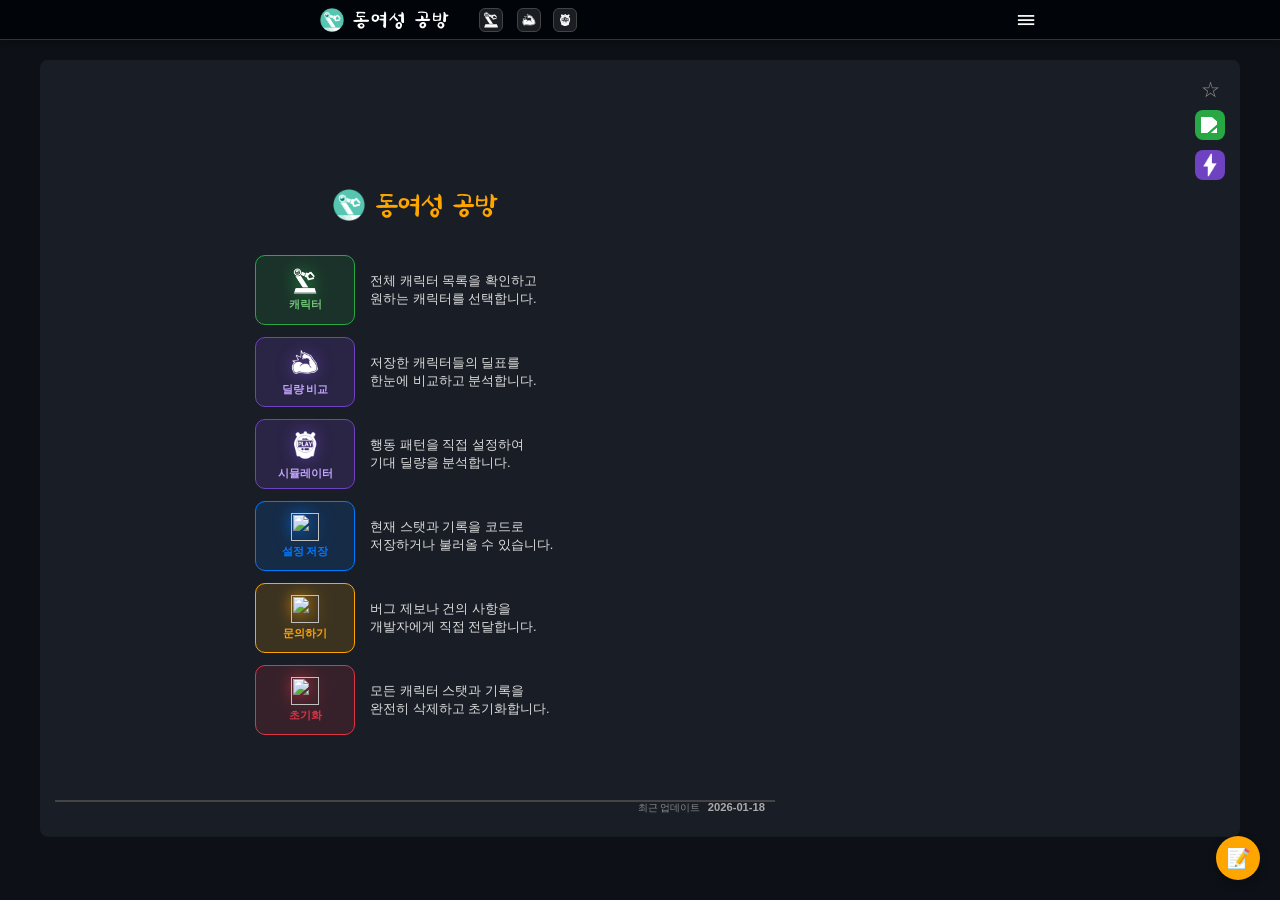
==== commit 35f2cc64: "Add files via upload" ====
--- a/index.html
+++ b/index.html
@@ -299,7 +299,7 @@
 
         <div style="position: absolute; bottom: -35px; right: 10px;">
             <span style="font-size: 0.6em; color: #888; margin-right: 3px;">최근 업데이트</span>
-            <span style="font-weight: bold; font-size: 0.7em; color: #aaa;">2026-01-17</span>
+            <span style="font-weight: bold; font-size: 0.7em; color: #aaa;">2026-01-18</span>
         </div>
     </div>
 
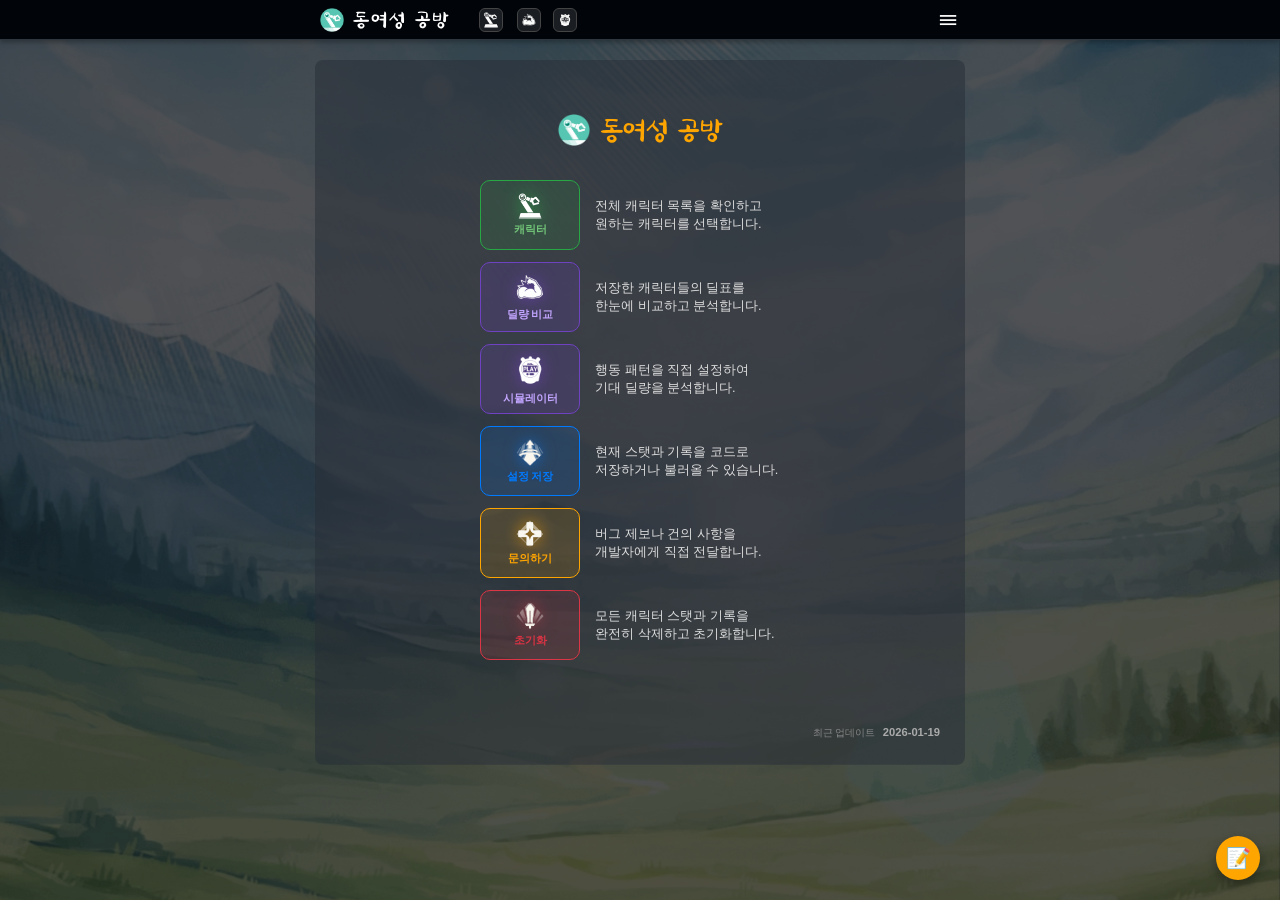
==== commit a98d3c93: "sync" ====
--- a/index.html
+++ b/index.html
@@ -15,28 +15,28 @@
     gtag('config', 'G-G21D7PVJEZ');
   </script>
   <meta name="description" content="동여성 공방은 게임 XXL Woofia(XXL 우피아)의 팬사이트로 캐릭터의 스탯, 데미지 계산 그리고 딜량 시뮬레이션을 제공하는 게임 정보 사이트입니다.">
-  <meta name="keywords" content="동여성 공방, XXL 우피아, XXL woofia">
+  <meta name="keywords" content="동여성 공방, XXL 우피아, XXL woofia, XXL 우피아 동여성, xxl 우피아 동여성 공방">
   <meta property="og:title" content="동여성 공방">
   <meta property="og:description" content="게임 XXL Woofia의 캐릭터의 스탯, 데미지 계산 그리고 딜량 시뮬레이션을 제공하는 게임 정보 사이트입니다.">
   <meta property="og:image" content="icon/main32x32.png">
   <meta property="og:type" content="website">
   <link rel="icon" type="image/png" sizes="32x32" href="icon/main32x32.png">
   <link rel="icon" type="image/png" sizes="16x16" href="icon/main16x16.png">
-  <link rel="stylesheet" href="style.css?v=2.2.2">
-  <link rel="stylesheet" href="hero-tab.css?v=1.0.0">
-  <link rel="stylesheet" href="skills.css?v=1.0.0">
-  <link rel="stylesheet" href="components.css?v=1.0.0">
-  <link rel="stylesheet" href="responsive.css?v=1.0.0">
+  <link rel="stylesheet" href="style.css?v=20260119">
+  <link rel="stylesheet" href="hero-tab.css?v=20260119">
+  <link rel="stylesheet" href="skills.css?v=20260119">
+  <link rel="stylesheet" href="components.css?v=20260119">
+  <link rel="stylesheet" href="responsive.css?v=20260119">
   <!-- JS Module Preload: 병렬 다운로드 가속 -->
-  <link rel="modulepreload" href="main.js">
-  <link rel="modulepreload" href="ui.js">
-  <link rel="modulepreload" href="logic.js">
-  <link rel="modulepreload" href="data.js">
-  <link rel="modulepreload" href="state.js">
-  <link rel="modulepreload" href="handlers.js">
-  <link rel="modulepreload" href="formatter.js">
-  <link rel="modulepreload" href="buffs.js">
-  <link rel="modulepreload" href="breakthrough.js">
+  <link rel="modulepreload" href="main.js?v=20260119">
+  <link rel="modulepreload" href="ui.js?v=20260119">
+  <link rel="modulepreload" href="logic.js?v=20260119">
+  <link rel="modulepreload" href="data.js?v=20260119">
+  <link rel="modulepreload" href="state.js?v=20260119">
+  <link rel="modulepreload" href="handlers.js?v=20260119">
+  <link rel="modulepreload" href="formatter.js?v=20260119">
+  <link rel="modulepreload" href="buffs.js?v=20260119">
+  <link rel="modulepreload" href="breakthrough.js?v=20260119">
 </head>
 
 <body>
@@ -62,6 +62,7 @@
       <img src="images/choiyuhyun.webp" class="main-image" style="background-color: #30363d;" data-id="choiyuhyun" loading="lazy">
       <img src="images/kumoyama.webp" class="main-image" style="background-color: #30363d;" data-id="kumoyama" loading="lazy">
       <img src="images/khafka.webp" class="main-image" style="background-color: #30363d;" data-id="khafka" loading="lazy">
+      <img src="images/codeb.webp" class="main-image" style="background-color: #30363d;" data-id="codeb" loading="lazy" data-new="true">      
       <img src="images/beernox.webp" class="main-image" style="background-color: #30363d;" data-id="beernox" loading="lazy">
       <img src="images/dallawan.webp" class="main-image" style="background-color: #30363d;" data-id="dallawan" loading="lazy" data-new="true">      
       <img src="images/kyrian.webp" class="main-image" style="background-color: #30363d;" data-id="kyrian" loading="lazy">
@@ -299,7 +300,7 @@
 
         <div style="position: absolute; bottom: -35px; right: 10px;">
             <span style="font-size: 0.6em; color: #888; margin-right: 3px;">최근 업데이트</span>
-            <span style="font-weight: bold; font-size: 0.7em; color: #aaa;">2026-01-18</span>
+            <span style="font-weight: bold; font-size: 0.7em; color: #aaa;">2026-01-19</span>
         </div>
     </div>
 
@@ -420,7 +421,7 @@
     </div>
 </div>
 
-<script type="module" src="main.js?v=20260117_GRADIENT"></script>
+<script type="module" src="main.js?v=20260119"></script>
 
 </body>
 </html>
--- a/hero-tab.css
+++ b/hero-tab.css
@@ -55,6 +55,13 @@
   justify-content: flex-end;
   position: relative;
   flex: 0 0 auto;
+  transition: opacity 0.12s, transform 0.12s;
+}
+
+.snapshot-wrapper.deleting {
+  opacity: 0;
+  transform: scale(0.95);
+  pointer-events: none;
 }
 
 .snapshot-img {
--- a/components.css
+++ b/components.css
@@ -0,0 +1,62 @@
+/* components.css - 범용 UI 컴포넌트 */
+
+/* Toggle Switch */
+.toggle-switch { position: relative; display: inline-block; width: 40px; height: 20px; margin-left: 10px; vertical-align: middle; }
+.toggle-switch input { opacity: 0; width: 0; height: 0; }
+.toggle-slider { position: absolute; cursor: pointer; top: 0; left: 0; right: 0; bottom: 0; background-color: #555; transition: .4s; border-radius: 20px; }
+.toggle-slider:before { position: absolute; content: ""; height: 16px; width: 16px; left: 2px; bottom: 2px; background-color: white; transition: .4s; border-radius: 50%; }
+.toggle-switch input:checked + .toggle-slider { background-color: var(--primary-color); }
+.toggle-switch input:checked + .toggle-slider:before { transform: translateX(20px); }
+
+/* Buttons */
+.btn-circle-small {
+  width: 26px; height: 26px; min-width: 26px; flex-shrink: 0; border-radius: 50%;
+  border: 1px solid #007bff; background: #fff; color: #007bff; font-weight: bold;
+  cursor: pointer; margin-left: auto; font-size: 0.85em; display: flex; align-items: center; justify-content: center; padding: 0;
+}
+.btn-circle-small:disabled { cursor: not-allowed; opacity: 0.4; }
+
+.btn-remove-small {
+  margin-left: 10px; width: 20px; height: 20px; border-radius: 50%;
+  border: 1px solid #dc3545; background: #fff; color: #dc3545; font-size: 14px;
+  cursor: pointer; display: flex; align-items: center; justify-content: center; flex-shrink: 0; line-height: 1; padding: 0;
+}
+
+.btn-close-x {
+    padding: 2px 6px; font-size: 0.8em; cursor: pointer; border: 1px solid #ccc; background: #fff; border-radius: 4px; line-height: 1;
+}
+
+/* Tooltip */
+.buff-tooltip {
+  position: absolute; z-index: 10000; background-color: rgba(0, 0, 0, 0.9); color: #fff; padding: 10px 15px;
+  border-radius: 8px; font-size: 0.88em; line-height: 1.5; max-width: 280px; pointer-events: none;
+  box-shadow: 0 4px 15px rgba(0,0,0,0.6); opacity: 0; visibility: hidden; transition: opacity 0.2s, transform 0.2s;
+  transform: translateY(5px); text-align: left; border: 1px solid #444;
+}
+.buff-tooltip.show { opacity: 1; visibility: visible; transform: translateY(0); }
+.tooltip-title { font-weight:bold; color:#ffcb05; text-align:center; white-space: nowrap; border-bottom: 1px solid rgba(255,255,255,0.2); margin-bottom: 5px; padding-bottom: 3px; }
+.tooltip-content { font-size: 0.85em; color: #eee; text-align: center; line-height: 1.4; }
+
+/* Toast */
+.toast-message {
+  visibility: hidden; min-width: 250px; background-color: #333; color: #fff; text-align: center; border-radius: 4px; padding: 10px 15px;
+  position: fixed; z-index: 9999; left: 50%; bottom: 30px; transform: translateX(-50%); font-size: 0.9em; opacity: 0;
+  transition: opacity 0.3s, bottom 0.3s; box-shadow: 0 4px 12px rgba(0,0,0,0.3); pointer-events: none;
+}
+.toast-message.show { visibility: visible; opacity: 1; bottom: 50px; }
+
+/* Modal */
+.modal-overlay {
+  position: fixed; top: 0; left: 0; width: 100%; height: 100%; background: rgba(0, 0, 0, 0.7);
+  display: flex; justify-content: center; align-items: center; z-index: 1500;
+}
+.modal-content {
+  background: white; padding: 20px; border-radius: 12px; width: 90%; max-width: 400px; box-shadow: 0 10px 25px rgba(0,0,0,0.2);
+}
+
+/* Turn Separator */
+.turn-separator {
+  margin: 15px 0 8px; display: flex; align-items: center; gap: 8px; color: #888; font-size: 0.75em; font-weight: bold; cursor: pointer;
+}
+.turn-line { flex-grow: 1; border-top: 1px dashed #ccc; }
+.turn-label { white-space: nowrap; color: #ccc; }
--- a/responsive.css
+++ b/responsive.css
@@ -80,6 +80,15 @@
   #content-display.hero-mode:has(#simulator-page[style*="display: block"]) {
     grid-template-columns: 1fr !important; display: block !important;
   }
+  
+  /* Simulator Notice Area PC Adjustments */
+  #sim-notice-area {
+    font-size: 0.75em !important;
+    padding: 8px 12px !important;
+    margin: 5px 0 !important;
+    opacity: 0.9;
+  }
+
   .main-content-column { grid-column: 1; grid-row: 2; display: flex; flex-direction: column; }
   .side-content-column { grid-column: 2; grid-row: 2; display: flex; flex-direction: column; gap: 15px; }
   .char-header-row { grid-column: 1 / -1; text-align: center; margin-bottom: 25px; padding-bottom: 10px; }
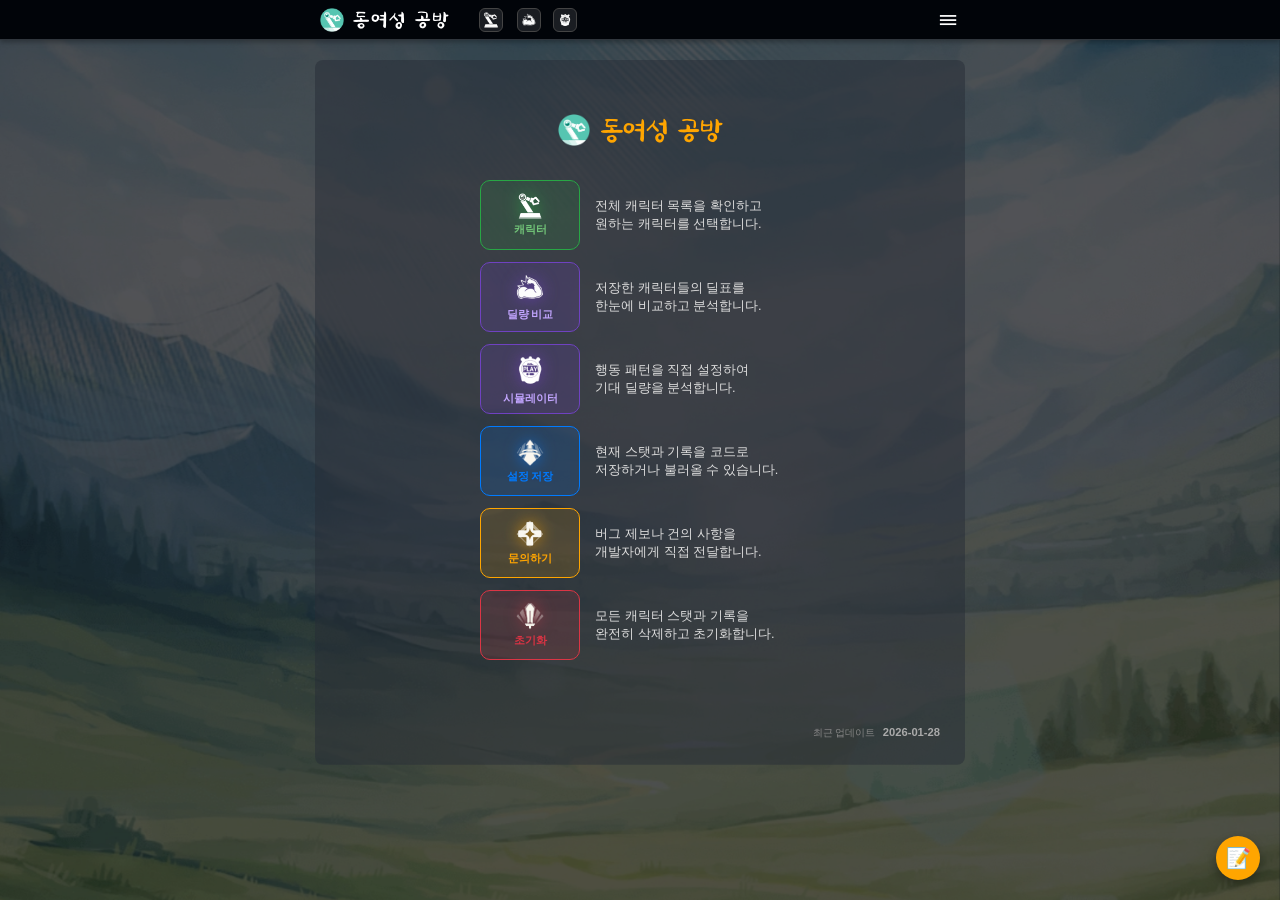
==== commit 2f29bf88: "01-28" ====
--- a/index.html
+++ b/index.html
@@ -58,13 +58,13 @@
     </div>
     <div class="image-row">
       <img src="images/tayangsuyi.webp" class="main-image" style="background-color: #30363d;" data-id="tayangsuyi" loading="lazy">
-      <img src="images/choiyuhee.webp" class="main-image" style="background-color: #30363d;" data-id="choiyuhee" loading="lazy" data-new="true">
+      <img src="images/choiyuhee.webp" class="main-image" style="background-color: #30363d;" data-id="choiyuhee" loading="lazy">
       <img src="images/choiyuhyun.webp" class="main-image" style="background-color: #30363d;" data-id="choiyuhyun" loading="lazy">
       <img src="images/kumoyama.webp" class="main-image" style="background-color: #30363d;" data-id="kumoyama" loading="lazy">
       <img src="images/khafka.webp" class="main-image" style="background-color: #30363d;" data-id="khafka" loading="lazy">
-      <img src="images/codeb.webp" class="main-image" style="background-color: #30363d;" data-id="codeb" loading="lazy" data-new="true">      
+      <img src="images/codeb.webp" class="main-image" style="background-color: #30363d;" data-id="codeb" loading="lazy">      
       <img src="images/beernox.webp" class="main-image" style="background-color: #30363d;" data-id="beernox" loading="lazy">
-      <img src="images/dallawan.webp" class="main-image" style="background-color: #30363d;" data-id="dallawan" loading="lazy" data-new="true">      
+      <img src="images/dallawan.webp" class="main-image" style="background-color: #30363d;" data-id="dallawan" loading="lazy">      
       <img src="images/kyrian.webp" class="main-image" style="background-color: #30363d;" data-id="kyrian" loading="lazy">
       <img src="images/meng.webp" class="main-image" style="background-color: #30363d;" data-id="meng" loading="lazy">
       <img src="images/baade.webp" class="main-image" style="background-color: #30363d;" data-id="baade" loading="lazy">
@@ -82,7 +82,8 @@
       <img src="images/duncan.webp" class="main-image" style="background-color: #30363d;" data-id="duncan" loading="lazy">
       <img src="images/famido.webp" class="main-image" style="background-color: #30363d;" data-id="famido" loading="lazy">
       <img src="images/rikano.webp" class="main-image" style="background-color: #30363d;" data-id="rikano" loading="lazy">
-      <img src="images/bossren.webp" class="main-image" style="background-color: #30363d;" data-id="bossren" loading="lazy" data-new="true">
+      <img src="images/bossren.webp" class="main-image" style="background-color: #30363d;" data-id="bossren" loading="lazy">
+      <img src="images/izuminosuke.webp" class="main-image" style="background-color: #30363d;" data-id="izuminosuke" loading="lazy" data-new="true">
     </div>
   </div>
 
@@ -300,7 +301,7 @@
 
         <div style="position: absolute; bottom: -35px; right: 10px;">
             <span style="font-size: 0.6em; color: #888; margin-right: 3px;">최근 업데이트</span>
-            <span style="font-weight: bold; font-size: 0.7em; color: #aaa;">2026-01-19</span>
+            <span style="font-weight: bold; font-size: 0.7em; color: #aaa;">2026-01-28</span>
         </div>
     </div>
 
--- a/components.css
+++ b/components.css
@@ -1,7 +1,7 @@
 /* components.css - 범용 UI 컴포넌트 */
 
 /* Toggle Switch */
-.toggle-switch { position: relative; display: inline-block; width: 40px; height: 20px; margin-left: 10px; vertical-align: middle; }
+.toggle-switch { position: relative; display: inline-block; width: 40px; height: 20px; margin-left: 10px; vertical-align: middle; user-select: none; }
 .toggle-switch input { opacity: 0; width: 0; height: 0; }
 .toggle-slider { position: absolute; cursor: pointer; top: 0; left: 0; right: 0; bottom: 0; background-color: #555; transition: .4s; border-radius: 20px; }
 .toggle-slider:before { position: absolute; content: ""; height: 16px; width: 16px; left: 2px; bottom: 2px; background-color: white; transition: .4s; border-radius: 50%; }
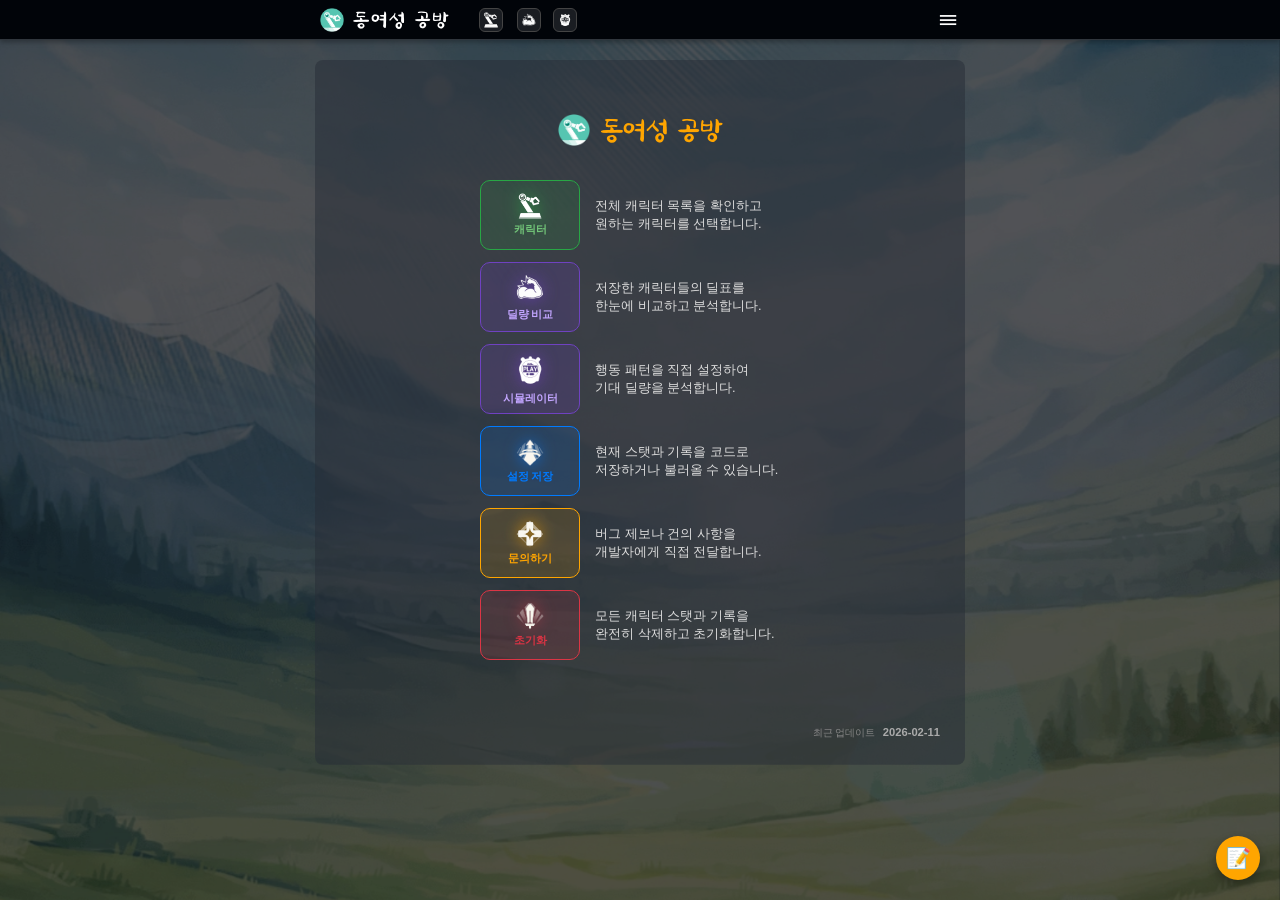
==== commit 0ffc75a4: "2026-02-11" ====
--- a/index.html
+++ b/index.html
@@ -83,7 +83,9 @@
       <img src="images/famido.webp" class="main-image" style="background-color: #30363d;" data-id="famido" loading="lazy">
       <img src="images/rikano.webp" class="main-image" style="background-color: #30363d;" data-id="rikano" loading="lazy">
       <img src="images/bossren.webp" class="main-image" style="background-color: #30363d;" data-id="bossren" loading="lazy">
-      <img src="images/izuminosuke.webp" class="main-image" style="background-color: #30363d;" data-id="izuminosuke" loading="lazy" data-new="true">
+      <img src="images/izuminosuke.webp" class="main-image" style="background-color: #30363d;" data-id="izuminosuke" loading="lazy">
+      <img src="images/yuzhan.webp" class="main-image" style="background-color: #30363d;" data-id="yuzhan" loading="lazy" data-new="true">
+      <img src="images/suichong.webp" class="main-image" style="background-color: #30363d;" data-id="suichong" loading="lazy" data-new="true">      
     </div>
   </div>
 
@@ -301,7 +303,7 @@
 
         <div style="position: absolute; bottom: -35px; right: 10px;">
             <span style="font-size: 0.6em; color: #888; margin-right: 3px;">최근 업데이트</span>
-            <span style="font-weight: bold; font-size: 0.7em; color: #aaa;">2026-01-28</span>
+            <span style="font-weight: bold; font-size: 0.7em; color: #aaa;">2026-02-11</span>
         </div>
     </div>
 
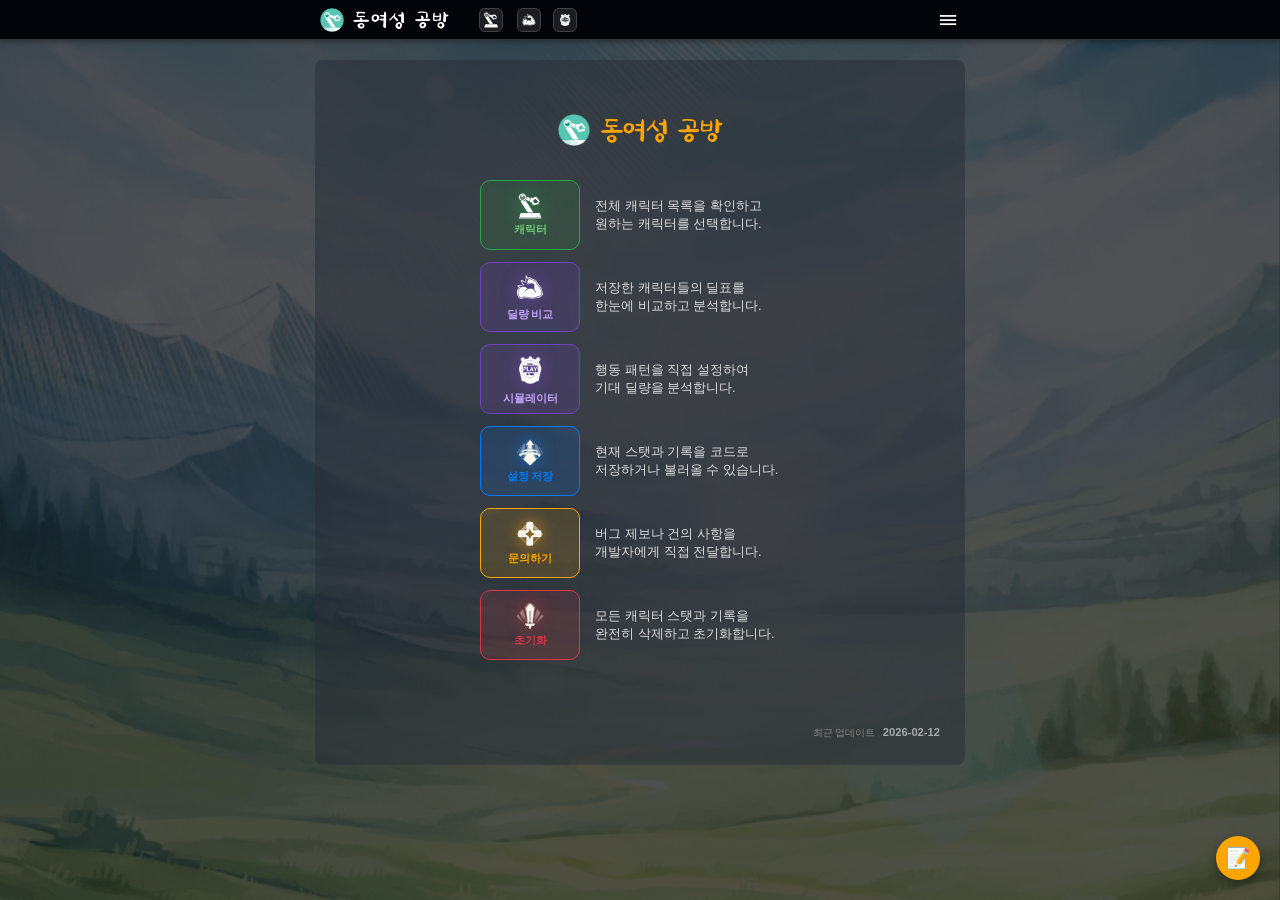
==== commit 9297812b: "2026-02-12" ====
--- a/index.html
+++ b/index.html
@@ -303,7 +303,7 @@
 
         <div style="position: absolute; bottom: -35px; right: 10px;">
             <span style="font-size: 0.6em; color: #888; margin-right: 3px;">최근 업데이트</span>
-            <span style="font-weight: bold; font-size: 0.7em; color: #aaa;">2026-02-11</span>
+            <span style="font-weight: bold; font-size: 0.7em; color: #aaa;">2026-02-12</span>
         </div>
     </div>
 
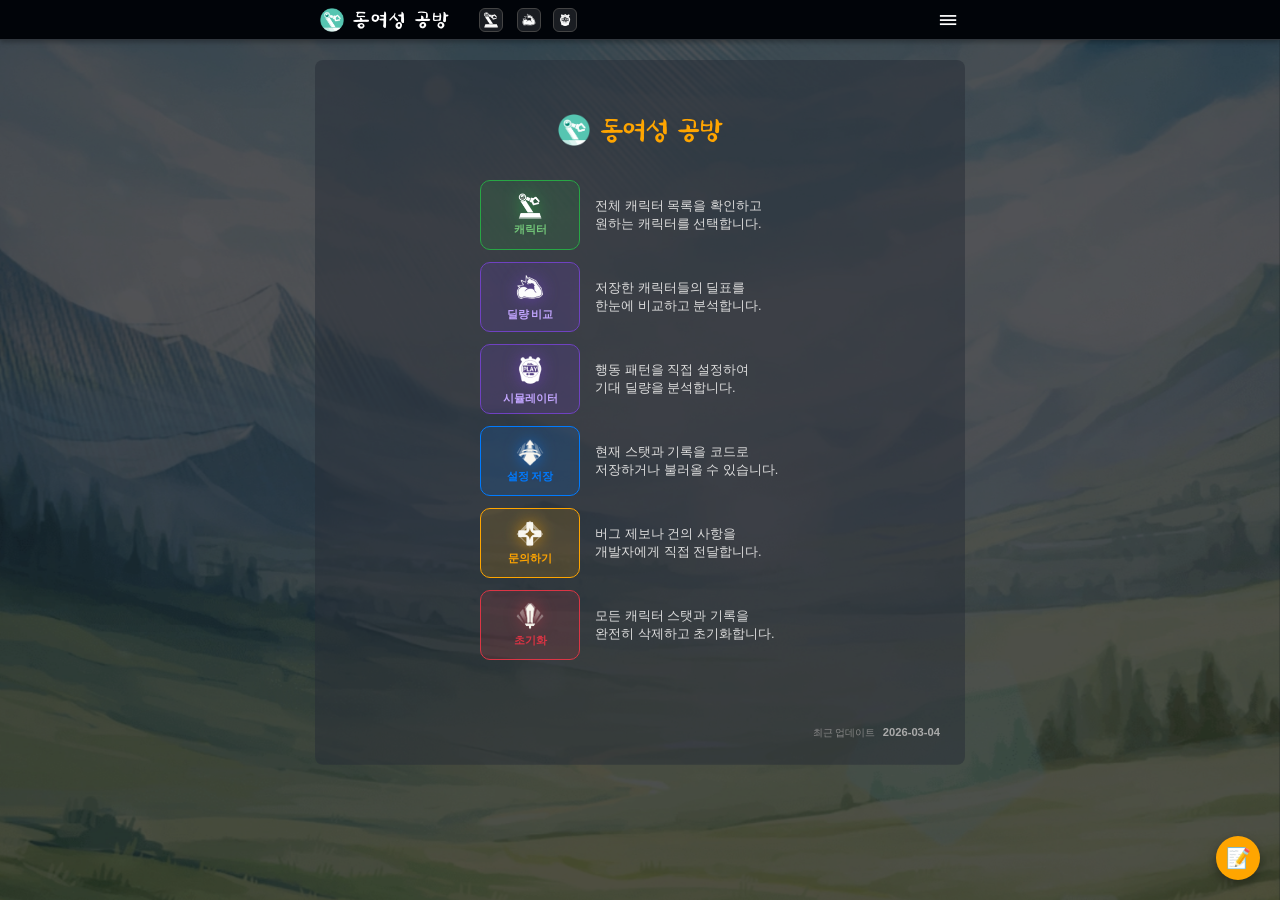
==== commit e4d8b83f: "4343" ====
--- a/index.html
+++ b/index.html
@@ -3,7 +3,8 @@
 <head>
   <meta charset="UTF-8">
   <meta name="viewport" content="width=device-width, initial-scale=1.0">
-  <title>동여성 공방</title>
+  <title>동여성 공방 - XXL WOOFIA Tools</title>
+  <link rel="canonical" href="https://dongyeoworkshop.github.io/xxl/">
   <meta name="google-site-verification" content="WTUIctiVOEH6W01p9L-cLTHTsY584U27fPXIGb1RGSk" />
   <!-- Google tag (gtag.js) -->
   <script async src="https://www.googletagmanager.com/gtag/js?id=G-G21D7PVJEZ"></script>
@@ -14,8 +15,8 @@
 
     gtag('config', 'G-G21D7PVJEZ');
   </script>
-  <meta name="description" content="동여성 공방은 게임 XXL Woofia(XXL 우피아)의 팬사이트로 캐릭터의 스탯, 데미지 계산 그리고 딜량 시뮬레이션을 제공하는 게임 정보 사이트입니다.">
-  <meta name="keywords" content="동여성 공방, XXL 우피아, XXL woofia, XXL 우피아 동여성, xxl 우피아 동여성 공방">
+  <meta name="description" content="동여성 공방은 게임 XXL WOOFIA(XXL 우피아)의 팬사이트로 캐릭터의 스탯, 데미지 계산 그리고 딜량 시뮬레이션을 제공하는 게임 정보 사이트입니다.">
+  <meta name="keywords" content="동여성 공방, XXL 우피아, XXL WOOFIA, XXL 우피아 동여성, xxl 우피아 동여성 공방,우피아 동여성">
   <meta property="og:title" content="동여성 공방">
   <meta property="og:description" content="게임 XXL Woofia의 캐릭터의 스탯, 데미지 계산 그리고 딜량 시뮬레이션을 제공하는 게임 정보 사이트입니다.">
   <meta property="og:image" content="icon/main32x32.png">
@@ -303,7 +304,7 @@
 
         <div style="position: absolute; bottom: -35px; right: 10px;">
             <span style="font-size: 0.6em; color: #888; margin-right: 3px;">최근 업데이트</span>
-            <span style="font-weight: bold; font-size: 0.7em; color: #aaa;">2026-02-12</span>
+            <span style="font-weight: bold; font-size: 0.7em; color: #aaa;">2026-03-04</span>
         </div>
     </div>
 
